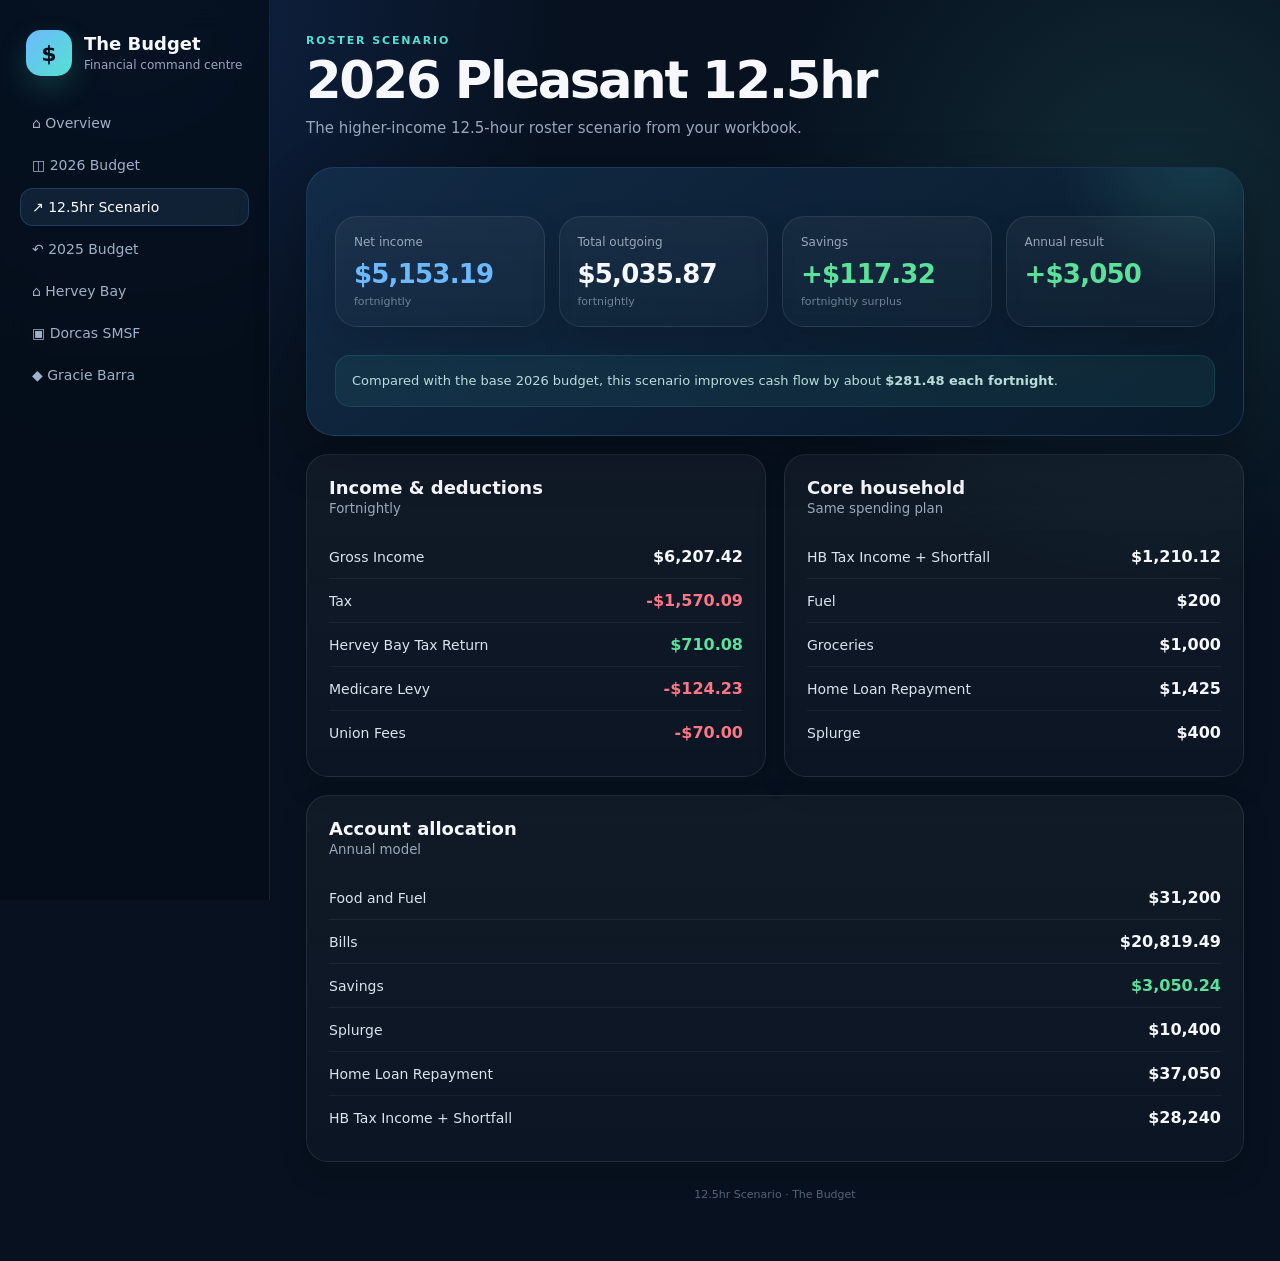
==== budget-2026-12-5hr.html @ 368212f8 "Add 12.5 hour budget scenario" ====
<!doctype html><html><head><meta charset="utf-8"><meta name="viewport" content="width=device-width,initial-scale=1"><title>12.5hr Scenario · The Budget</title><link rel="stylesheet" href="styles.css"></head><body><div class="shell"><aside class="sidebar"><div class="brand"><div class="brandmark">$</div><div><strong>The Budget</strong><span>Financial command centre</span></div></div><div class="nav"><a href="index.html">⌂ Overview</a><a href="budget-2026.html">◫ 2026 Budget</a><a class="active" href="budget-2026-12-5hr.html">↗ 12.5hr Scenario</a><a href="budget-2025.html">↶ 2025 Budget</a><a href="hervey-bay.html">⌂ Hervey Bay</a><a href="dorcas.html">▣ Dorcas SMSF</a><a href="gracie-barra.html">◆ Gracie Barra</a></div></aside><main class="main"><nav class="mobile-nav"><a href="index.html">Overview</a><a href="budget-2026.html">2026</a><a class="active" href="budget-2026-12-5hr.html">12.5hr</a><a href="hervey-bay.html">Hervey Bay</a><a href="dorcas.html">Dorcas</a><a href="gracie-barra.html">Gracie Barra</a></nav><div class="topbar"><div><div class="eyebrow">Roster scenario</div><h1>2026 Pleasant 12.5hr</h1><div class="subtitle">The higher-income 12.5-hour roster scenario from your workbook.</div></div></div><section class="hero"><div class="kpis"><div class="kpi"><div class="label">Net income</div><div class="value accent">$5,153.19</div><div class="hint">fortnightly</div></div><div class="kpi"><div class="label">Total outgoing</div><div class="value">$5,035.87</div><div class="hint">fortnightly</div></div><div class="kpi"><div class="label">Savings</div><div class="value positive">+$117.32</div><div class="hint">fortnightly surplus</div></div><div class="kpi"><div class="label">Annual result</div><div class="value positive">+$3,050</div></div></div><div class="insight">Compared with the base 2026 budget, this scenario improves cash flow by about <b>$281.48 each fortnight</b>.</div></section><div class="grid equal" style="margin-top:18px"><section class="card"><div class="card-head"><div><h2>Income & deductions</h2><small>Fortnightly</small></div></div><div class="rows"><div class="row"><div class="name">Gross Income</div><div class="amount">$6,207.42</div></div><div class="row"><div class="name">Tax</div><div class="amount negative">-$1,570.09</div></div><div class="row"><div class="name">Hervey Bay Tax Return</div><div class="amount positive">$710.08</div></div><div class="row"><div class="name">Medicare Levy</div><div class="amount negative">-$124.23</div></div><div class="row"><div class="name">Union Fees</div><div class="amount negative">-$70.00</div></div></div></section><section class="card"><div class="card-head"><div><h2>Core household</h2><small>Same spending plan</small></div></div><div class="rows"><div class="row"><div class="name">HB Tax Income + Shortfall</div><div class="amount">$1,210.12</div></div><div class="row"><div class="name">Fuel</div><div class="amount">$200</div></div><div class="row"><div class="name">Groceries</div><div class="amount">$1,000</div></div><div class="row"><div class="name">Home Loan Repayment</div><div class="amount">$1,425</div></div><div class="row"><div class="name">Splurge</div><div class="amount">$400</div></div></div></section></div><section class="card" style="margin-top:18px"><div class="card-head"><div><h2>Account allocation</h2><small>Annual model</small></div></div><div class="rows"><div class="row"><div class="name">Food and Fuel</div><div class="amount">$31,200</div></div><div class="row"><div class="name">Bills</div><div class="amount">$20,819.49</div></div><div class="row"><div class="name">Savings</div><div class="amount positive">$3,050.24</div></div><div class="row"><div class="name">Splurge</div><div class="amount">$10,400</div></div><div class="row"><div class="name">Home Loan Repayment</div><div class="amount">$37,050</div></div><div class="row"><div class="name">HB Tax Income + Shortfall</div><div class="amount">$28,240</div></div></div></section><div class="footer">12.5hr Scenario · The Budget</div></main></div></body></html>
---- styles.css ----
:root{
  --bg:#07111f; --panel:#0d1b2b; --panel2:#102338; --line:rgba(255,255,255,.09);
  --text:#f6f8fb; --muted:#98a8ba; --blue:#6cb9ff; --cyan:#54e1cf;
  --green:#5ce19a; --red:#ff7785; --amber:#ffc764; --purple:#b99cff;
  --shadow:0 18px 50px rgba(0,0,0,.28); --radius:22px;
}
*{box-sizing:border-box}
body{margin:0;font-family:Inter,ui-sans-serif,system-ui,-apple-system,BlinkMacSystemFont,"Segoe UI",sans-serif;background:
radial-gradient(circle at 10% 0%,rgba(55,124,255,.18),transparent 26%),
radial-gradient(circle at 90% 15%,rgba(84,225,207,.12),transparent 25%),var(--bg);color:var(--text);min-height:100vh}
a{color:inherit;text-decoration:none}
.shell{display:grid;grid-template-columns:270px 1fr;min-height:100vh}
.sidebar{position:sticky;top:0;height:100vh;padding:26px 20px;border-right:1px solid var(--line);background:rgba(5,14,25,.78);backdrop-filter:blur(16px)}
.brand{display:flex;align-items:center;gap:12px;margin:4px 6px 28px}
.brandmark{width:46px;height:46px;border-radius:15px;background:linear-gradient(135deg,var(--blue),var(--cyan));display:grid;place-items:center;color:#03111d;font-size:22px;font-weight:900;box-shadow:0 12px 30px rgba(84,225,207,.18)}
.brand strong{display:block;font-size:18px}.brand span{color:var(--muted);font-size:12px}
.nav-group{margin-top:24px}.nav-label{font-size:11px;text-transform:uppercase;letter-spacing:.15em;color:#66798f;margin:0 12px 9px}
.nav a{display:flex;gap:11px;align-items:center;color:#9fb1c6;padding:11px 12px;border-radius:13px;margin:4px 0;font-size:14px}
.nav a:hover,.nav a.active{background:rgba(108,185,255,.10);color:#fff}.nav a.active{box-shadow:inset 0 0 0 1px rgba(108,185,255,.18)}
.main{padding:34px 36px 60px;max-width:1480px;width:100%}
.topbar{display:flex;justify-content:space-between;align-items:center;gap:20px;margin-bottom:26px}
.eyebrow{color:var(--cyan);text-transform:uppercase;letter-spacing:.17em;font-weight:800;font-size:11px}
h1{font-size:clamp(30px,4vw,52px);line-height:1.02;margin:7px 0 10px;letter-spacing:-.045em}
.subtitle{color:var(--muted);font-size:15px;max-width:720px;line-height:1.65}
.period-switch{display:flex;gap:5px;padding:5px;border:1px solid var(--line);border-radius:15px;background:rgba(255,255,255,.035);flex-wrap:wrap}
.period-switch button,.scenario-switch button{border:0;background:transparent;color:#91a4b8;padding:9px 12px;border-radius:10px;cursor:pointer;font-weight:700}
.period-switch button.active,.scenario-switch button.active{background:linear-gradient(135deg,rgba(108,185,255,.22),rgba(84,225,207,.14));color:#fff}
.hero{border:1px solid rgba(108,185,255,.16);background:linear-gradient(145deg,rgba(20,47,76,.85),rgba(8,24,41,.92));border-radius:28px;padding:28px;box-shadow:var(--shadow);position:relative;overflow:hidden}
.hero:after{content:"";position:absolute;width:320px;height:320px;border-radius:50%;right:-120px;top:-180px;background:radial-gradient(circle,rgba(84,225,207,.16),transparent 65%)}
.kpis{display:grid;grid-template-columns:repeat(4,minmax(0,1fr));gap:14px;margin:20px 0 28px}
.kpi,.card{border:1px solid var(--line);background:linear-gradient(180deg,rgba(255,255,255,.045),rgba(255,255,255,.02));border-radius:var(--radius);box-shadow:0 12px 30px rgba(0,0,0,.12)}
.kpi{padding:18px}.kpi .label{font-size:12px;color:var(--muted);margin-bottom:10px}.kpi .value{font-size:26px;font-weight:850;letter-spacing:-.03em}.kpi .hint{font-size:11px;color:#6f8195;margin-top:6px}
.positive{color:var(--green)!important}.negative{color:var(--red)!important}.accent{color:var(--blue)!important}.amber{color:var(--amber)!important}
.grid{display:grid;grid-template-columns:1.15fr .85fr;gap:18px}.grid.equal{grid-template-columns:repeat(2,minmax(0,1fr))}.card{padding:22px}
.card-head{display:flex;align-items:flex-start;justify-content:space-between;gap:14px;margin-bottom:18px}.card h2{font-size:18px;margin:0}.card small{color:var(--muted)}
.rows{display:flex;flex-direction:column}.row{display:grid;grid-template-columns:1fr auto;align-items:center;gap:20px;padding:12px 0;border-top:1px solid rgba(255,255,255,.055)}.row:first-child{border-top:0}
.row .name{font-size:14px;color:#d9e3ee}.row .meta{color:#71849a;font-size:11px;margin-top:4px}.row .amount{font-weight:780;font-variant-numeric:tabular-nums}
.account-list{display:flex;flex-direction:column;gap:14px}.account-top{display:flex;justify-content:space-between;font-size:13px;margin-bottom:7px}.bar{height:8px;background:rgba(255,255,255,.055);border-radius:999px;overflow:hidden}.bar i{display:block;height:100%;background:linear-gradient(90deg,var(--blue),var(--cyan));border-radius:999px}
.table-wrap{overflow:auto;border-radius:15px;border:1px solid var(--line)}table{width:100%;border-collapse:collapse;min-width:650px}th,td{padding:13px 15px;text-align:right;border-bottom:1px solid rgba(255,255,255,.05);font-size:13px;font-variant-numeric:tabular-nums}th:first-child,td:first-child{text-align:left}th{font-size:11px;color:#8294a7;text-transform:uppercase;letter-spacing:.08em;background:rgba(255,255,255,.025)}td:first-child{color:#dce5ef}
.badge{font-size:11px;border:1px solid var(--line);padding:5px 8px;border-radius:999px;color:#aab8c8}
.insight{padding:15px 16px;border-radius:15px;background:rgba(84,225,207,.07);border:1px solid rgba(84,225,207,.13);font-size:13px;line-height:1.55;color:#b8dcd8}
.scenario-switch{display:flex;gap:5px;padding:5px;border:1px solid var(--line);border-radius:15px;background:rgba(255,255,255,.035)}
.mobile-nav{display:none}
.footer{color:#52657a;font-size:11px;text-align:center;margin-top:26px}
@media(max-width:1050px){.shell{grid-template-columns:1fr}.sidebar{display:none}.main{padding:20px}.mobile-nav{display:flex;overflow:auto;gap:8px;margin:-2px 0 20px;padding-bottom:4px}.mobile-nav a{white-space:nowrap;padding:9px 12px;border:1px solid var(--line);border-radius:12px;color:#9fb1c6;font-size:12px}.mobile-nav a.active{background:rgba(108,185,255,.12);color:#fff}.kpis{grid-template-columns:repeat(2,1fr)}.grid,.grid.equal{grid-template-columns:1fr}}
@media(max-width:620px){.main{padding:16px}.topbar{align-items:flex-start;flex-direction:column}.hero{padding:20px}.kpis{grid-template-columns:1fr 1fr}.kpi{padding:15px}.kpi .value{font-size:21px}.card{padding:17px}.period-switch button{padding:8px 9px;font-size:11px}}
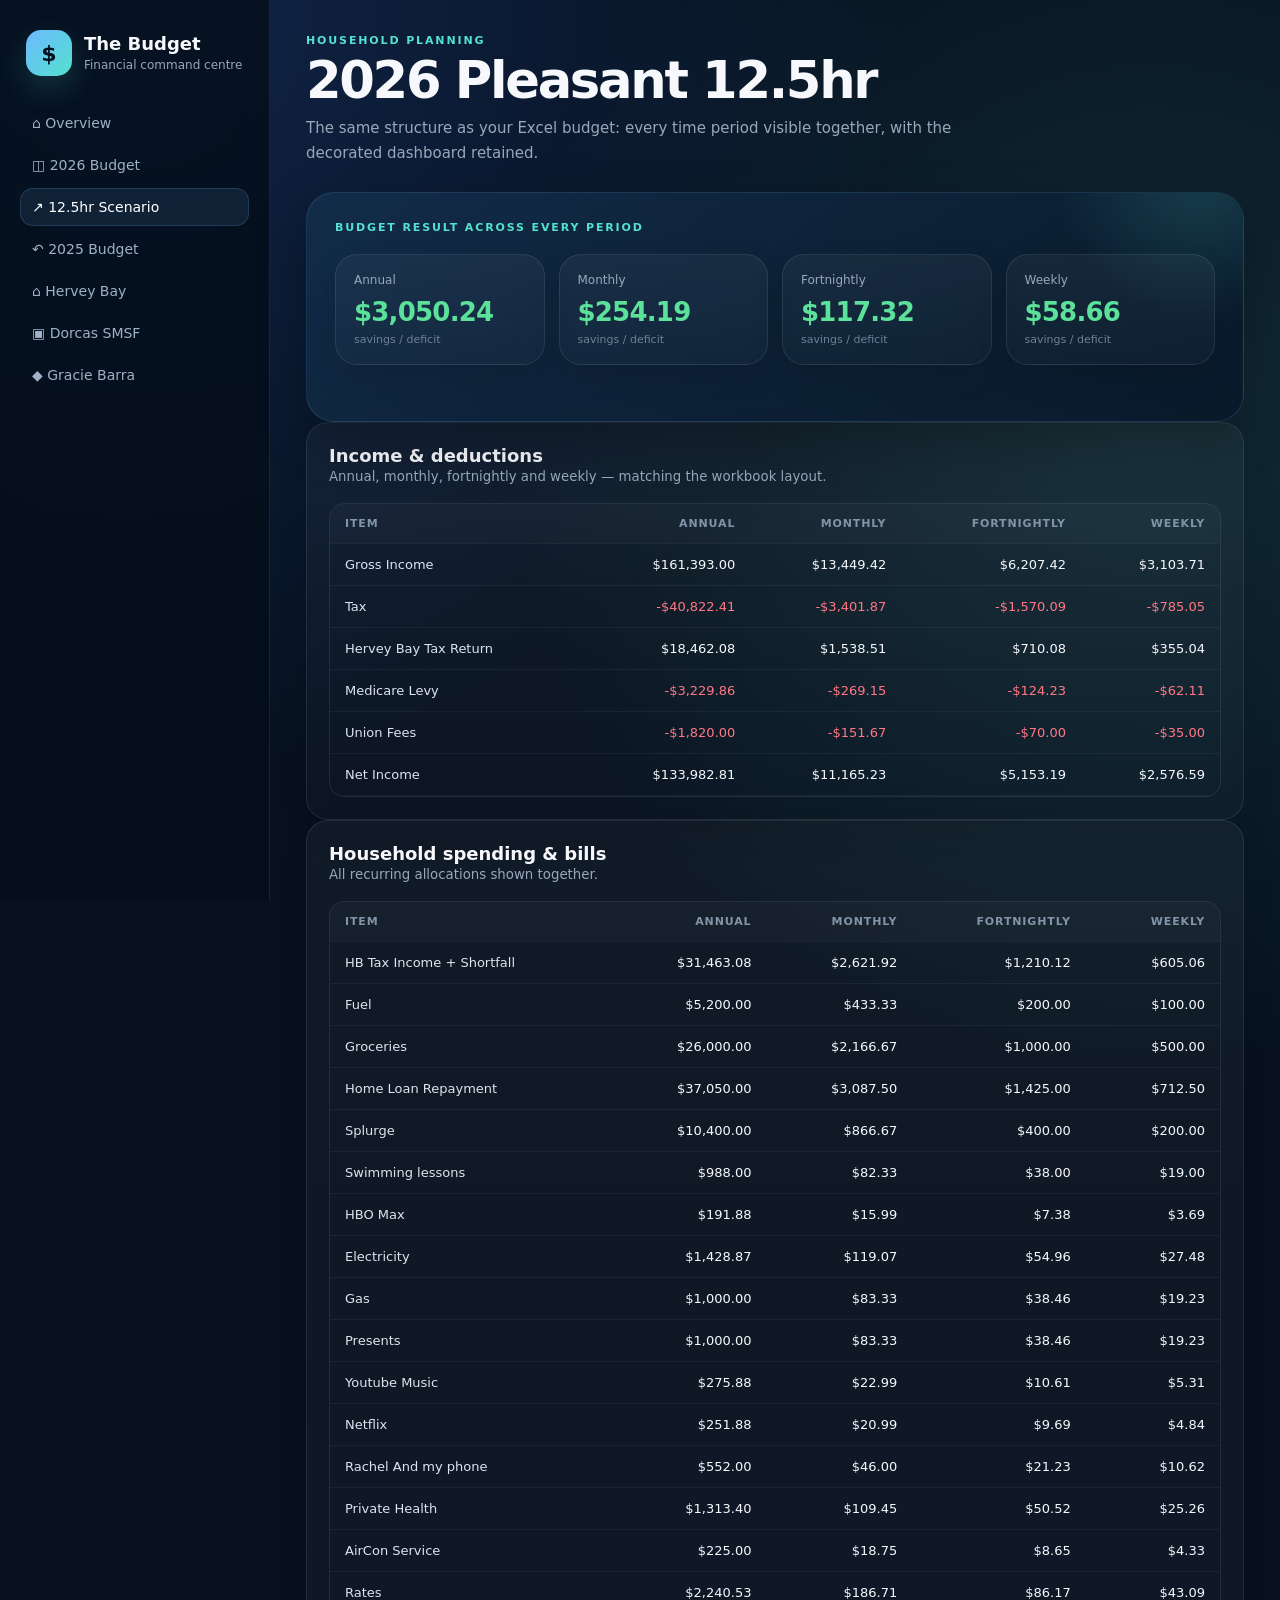
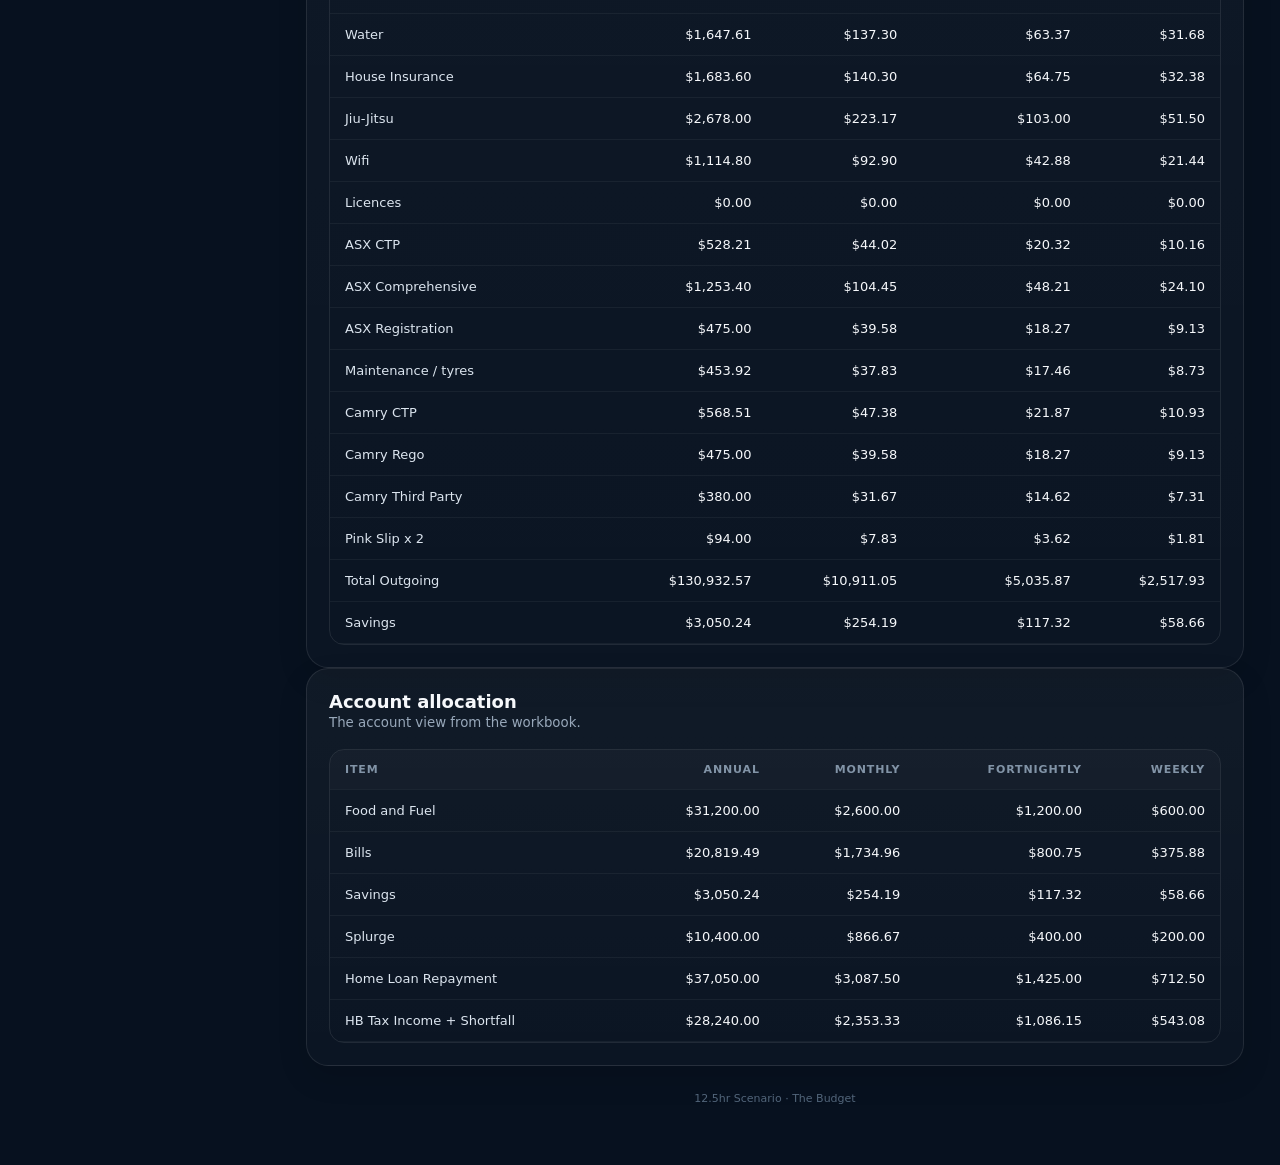
==== commit 71274a3f: "Show all 12.5hr budget periods side by side" ====
--- a/budget-2026-12-5hr.html
+++ b/budget-2026-12-5hr.html
@@ -1 +1 @@
-<!doctype html><html><head><meta charset="utf-8"><meta name="viewport" content="width=device-width,initial-scale=1"><title>12.5hr Scenario · The Budget</title><link rel="stylesheet" href="styles.css"></head><body><div class="shell"><aside class="sidebar"><div class="brand"><div class="brandmark">$</div><div><strong>The Budget</strong><span>Financial command centre</span></div></div><div class="nav"><a href="index.html">⌂ Overview</a><a href="budget-2026.html">◫ 2026 Budget</a><a class="active" href="budget-2026-12-5hr.html">↗ 12.5hr Scenario</a><a href="budget-2025.html">↶ 2025 Budget</a><a href="hervey-bay.html">⌂ Hervey Bay</a><a href="dorcas.html">▣ Dorcas SMSF</a><a href="gracie-barra.html">◆ Gracie Barra</a></div></aside><main class="main"><nav class="mobile-nav"><a href="index.html">Overview</a><a href="budget-2026.html">2026</a><a class="active" href="budget-2026-12-5hr.html">12.5hr</a><a href="hervey-bay.html">Hervey Bay</a><a href="dorcas.html">Dorcas</a><a href="gracie-barra.html">Gracie Barra</a></nav><div class="topbar"><div><div class="eyebrow">Roster scenario</div><h1>2026 Pleasant 12.5hr</h1><div class="subtitle">The higher-income 12.5-hour roster scenario from your workbook.</div></div></div><section class="hero"><div class="kpis"><div class="kpi"><div class="label">Net income</div><div class="value accent">$5,153.19</div><div class="hint">fortnightly</div></div><div class="kpi"><div class="label">Total outgoing</div><div class="value">$5,035.87</div><div class="hint">fortnightly</div></div><div class="kpi"><div class="label">Savings</div><div class="value positive">+$117.32</div><div class="hint">fortnightly surplus</div></div><div class="kpi"><div class="label">Annual result</div><div class="value positive">+$3,050</div></div></div><div class="insight">Compared with the base 2026 budget, this scenario improves cash flow by about <b>$281.48 each fortnight</b>.</div></section><div class="grid equal" style="margin-top:18px"><section class="card"><div class="card-head"><div><h2>Income & deductions</h2><small>Fortnightly</small></div></div><div class="rows"><div class="row"><div class="name">Gross Income</div><div class="amount">$6,207.42</div></div><div class="row"><div class="name">Tax</div><div class="amount negative">-$1,570.09</div></div><div class="row"><div class="name">Hervey Bay Tax Return</div><div class="amount positive">$710.08</div></div><div class="row"><div class="name">Medicare Levy</div><div class="amount negative">-$124.23</div></div><div class="row"><div class="name">Union Fees</div><div class="amount negative">-$70.00</div></div></div></section><section class="card"><div class="card-head"><div><h2>Core household</h2><small>Same spending plan</small></div></div><div class="rows"><div class="row"><div class="name">HB Tax Income + Shortfall</div><div class="amount">$1,210.12</div></div><div class="row"><div class="name">Fuel</div><div class="amount">$200</div></div><div class="row"><div class="name">Groceries</div><div class="amount">$1,000</div></div><div class="row"><div class="name">Home Loan Repayment</div><div class="amount">$1,425</div></div><div class="row"><div class="name">Splurge</div><div class="amount">$400</div></div></div></section></div><section class="card" style="margin-top:18px"><div class="card-head"><div><h2>Account allocation</h2><small>Annual model</small></div></div><div class="rows"><div class="row"><div class="name">Food and Fuel</div><div class="amount">$31,200</div></div><div class="row"><div class="name">Bills</div><div class="amount">$20,819.49</div></div><div class="row"><div class="name">Savings</div><div class="amount positive">$3,050.24</div></div><div class="row"><div class="name">Splurge</div><div class="amount">$10,400</div></div><div class="row"><div class="name">Home Loan Repayment</div><div class="amount">$37,050</div></div><div class="row"><div class="name">HB Tax Income + Shortfall</div><div class="amount">$28,240</div></div></div></section><div class="footer">12.5hr Scenario · The Budget</div></main></div></body></html>+<!doctype html><html><head><meta charset="utf-8"><meta name="viewport" content="width=device-width,initial-scale=1"><title>12.5hr Scenario · The Budget</title><link rel="stylesheet" href="styles.css"></head><body><div class="shell"><aside class="sidebar"><div class="brand"><div class="brandmark">$</div><div><strong>The Budget</strong><span>Financial command centre</span></div></div><div class="nav"><a href="index.html">⌂ Overview</a><a href="budget-2026.html">◫ 2026 Budget</a><a class="active" href="budget-2026-12-5hr.html">↗ 12.5hr Scenario</a><a href="budget-2025.html">↶ 2025 Budget</a><a href="hervey-bay.html">⌂ Hervey Bay</a><a href="dorcas.html">▣ Dorcas SMSF</a><a href="gracie-barra.html">◆ Gracie Barra</a></div></aside><main class="main"><nav class="mobile-nav"><a href="index.html">Overview</a><a href="budget-2026.html">2026 Budget</a><a class="active" href="budget-2026-12-5hr.html">12.5hr Scenario</a><a href="budget-2025.html">2025 Budget</a><a href="hervey-bay.html">Hervey Bay</a><a href="dorcas.html">Dorcas SMSF</a><a href="gracie-barra.html">Gracie Barra</a></nav><div class="topbar"><div><div class="eyebrow">Household planning</div><h1>2026 Pleasant 12.5hr</h1><div class="subtitle">The same structure as your Excel budget: every time period visible together, with the decorated dashboard retained.</div></div></div><section class="hero"><div class="eyebrow">Budget result across every period</div><div class="kpis"><div class="kpi"><div class="label">Annual</div><div class="value positive">$3,050.24</div><div class="hint">savings / deficit</div></div><div class="kpi"><div class="label">Monthly</div><div class="value positive">$254.19</div><div class="hint">savings / deficit</div></div><div class="kpi"><div class="label">Fortnightly</div><div class="value positive">$117.32</div><div class="hint">savings / deficit</div></div><div class="kpi"><div class="label">Weekly</div><div class="value positive">$58.66</div><div class="hint">savings / deficit</div></div></div></section><div class="stack"><section class="card budget-card"><div class="card-head"><div><h2>Income & deductions</h2><small>Annual, monthly, fortnightly and weekly — matching the workbook layout.</small></div></div><div class="table-wrap"><table class="budget-table"><thead><tr><th>Item</th><th>Annual</th><th>Monthly</th><th>Fortnightly</th><th>Weekly</th></tr></thead><tbody><tr><td>Gross Income</td><td>$161,393.00</td><td>$13,449.42</td><td>$6,207.42</td><td>$3,103.71</td></tr><tr><td>Tax</td><td class="negative">-$40,822.41</td><td class="negative">-$3,401.87</td><td class="negative">-$1,570.09</td><td class="negative">-$785.05</td></tr><tr><td>Hervey Bay Tax Return</td><td>$18,462.08</td><td>$1,538.51</td><td>$710.08</td><td>$355.04</td></tr><tr><td>Medicare Levy</td><td class="negative">-$3,229.86</td><td class="negative">-$269.15</td><td class="negative">-$124.23</td><td class="negative">-$62.11</td></tr><tr><td>Union Fees</td><td class="negative">-$1,820.00</td><td class="negative">-$151.67</td><td class="negative">-$70.00</td><td class="negative">-$35.00</td></tr><tr class="total-row"><td>Net Income</td><td>$133,982.81</td><td>$11,165.23</td><td>$5,153.19</td><td>$2,576.59</td></tr></tbody></table></div></section><section class="card budget-card"><div class="card-head"><div><h2>Household spending & bills</h2><small>All recurring allocations shown together.</small></div></div><div class="table-wrap"><table class="budget-table"><thead><tr><th>Item</th><th>Annual</th><th>Monthly</th><th>Fortnightly</th><th>Weekly</th></tr></thead><tbody><tr><td>HB Tax Income + Shortfall</td><td>$31,463.08</td><td>$2,621.92</td><td>$1,210.12</td><td>$605.06</td></tr><tr><td>Fuel</td><td>$5,200.00</td><td>$433.33</td><td>$200.00</td><td>$100.00</td></tr><tr><td>Groceries</td><td>$26,000.00</td><td>$2,166.67</td><td>$1,000.00</td><td>$500.00</td></tr><tr><td>Home Loan Repayment</td><td>$37,050.00</td><td>$3,087.50</td><td>$1,425.00</td><td>$712.50</td></tr><tr><td>Splurge</td><td>$10,400.00</td><td>$866.67</td><td>$400.00</td><td>$200.00</td></tr><tr><td>Swimming lessons</td><td>$988.00</td><td>$82.33</td><td>$38.00</td><td>$19.00</td></tr><tr><td>HBO Max</td><td>$191.88</td><td>$15.99</td><td>$7.38</td><td>$3.69</td></tr><tr><td>Electricity</td><td>$1,428.87</td><td>$119.07</td><td>$54.96</td><td>$27.48</td></tr><tr><td>Gas</td><td>$1,000.00</td><td>$83.33</td><td>$38.46</td><td>$19.23</td></tr><tr><td>Presents</td><td>$1,000.00</td><td>$83.33</td><td>$38.46</td><td>$19.23</td></tr><tr><td>Youtube Music</td><td>$275.88</td><td>$22.99</td><td>$10.61</td><td>$5.31</td></tr><tr><td>Netflix</td><td>$251.88</td><td>$20.99</td><td>$9.69</td><td>$4.84</td></tr><tr><td>Rachel And my phone</td><td>$552.00</td><td>$46.00</td><td>$21.23</td><td>$10.62</td></tr><tr><td>Private Health</td><td>$1,313.40</td><td>$109.45</td><td>$50.52</td><td>$25.26</td></tr><tr><td>AirCon Service</td><td>$225.00</td><td>$18.75</td><td>$8.65</td><td>$4.33</td></tr><tr><td>Rates</td><td>$2,240.53</td><td>$186.71</td><td>$86.17</td><td>$43.09</td></tr><tr><td>Water</td><td>$1,647.61</td><td>$137.30</td><td>$63.37</td><td>$31.68</td></tr><tr><td>House Insurance</td><td>$1,683.60</td><td>$140.30</td><td>$64.75</td><td>$32.38</td></tr><tr><td>Jiu-Jitsu</td><td>$2,678.00</td><td>$223.17</td><td>$103.00</td><td>$51.50</td></tr><tr><td>Wifi</td><td>$1,114.80</td><td>$92.90</td><td>$42.88</td><td>$21.44</td></tr><tr><td>Licences</td><td>$0.00</td><td>$0.00</td><td>$0.00</td><td>$0.00</td></tr><tr><td>ASX CTP</td><td>$528.21</td><td>$44.02</td><td>$20.32</td><td>$10.16</td></tr><tr><td>ASX Comprehensive</td><td>$1,253.40</td><td>$104.45</td><td>$48.21</td><td>$24.10</td></tr><tr><td>ASX Registration</td><td>$475.00</td><td>$39.58</td><td>$18.27</td><td>$9.13</td></tr><tr><td>Maintenance / tyres</td><td>$453.92</td><td>$37.83</td><td>$17.46</td><td>$8.73</td></tr><tr><td>Camry CTP</td><td>$568.51</td><td>$47.38</td><td>$21.87</td><td>$10.93</td></tr><tr><td>Camry Rego</td><td>$475.00</td><td>$39.58</td><td>$18.27</td><td>$9.13</td></tr><tr><td>Camry Third Party</td><td>$380.00</td><td>$31.67</td><td>$14.62</td><td>$7.31</td></tr><tr><td>Pink Slip x 2</td><td>$94.00</td><td>$7.83</td><td>$3.62</td><td>$1.81</td></tr><tr class="total-row"><td>Total Outgoing</td><td>$130,932.57</td><td>$10,911.05</td><td>$5,035.87</td><td>$2,517.93</td></tr><tr class="total-row"><td>Savings</td><td>$3,050.24</td><td>$254.19</td><td>$117.32</td><td>$58.66</td></tr></tbody></table></div></section><section class="card budget-card"><div class="card-head"><div><h2>Account allocation</h2><small>The account view from the workbook.</small></div></div><div class="table-wrap"><table class="budget-table"><thead><tr><th>Item</th><th>Annual</th><th>Monthly</th><th>Fortnightly</th><th>Weekly</th></tr></thead><tbody><tr><td>Food and Fuel</td><td>$31,200.00</td><td>$2,600.00</td><td>$1,200.00</td><td>$600.00</td></tr><tr><td>Bills</td><td>$20,819.49</td><td>$1,734.96</td><td>$800.75</td><td>$375.88</td></tr><tr><td>Savings</td><td>$3,050.24</td><td>$254.19</td><td>$117.32</td><td>$58.66</td></tr><tr><td>Splurge</td><td>$10,400.00</td><td>$866.67</td><td>$400.00</td><td>$200.00</td></tr><tr><td>Home Loan Repayment</td><td>$37,050.00</td><td>$3,087.50</td><td>$1,425.00</td><td>$712.50</td></tr><tr><td>HB Tax Income + Shortfall</td><td>$28,240.00</td><td>$2,353.33</td><td>$1,086.15</td><td>$543.08</td></tr></tbody></table></div></section></div><div class="footer">12.5hr Scenario · The Budget</div></main></div></body></html>
